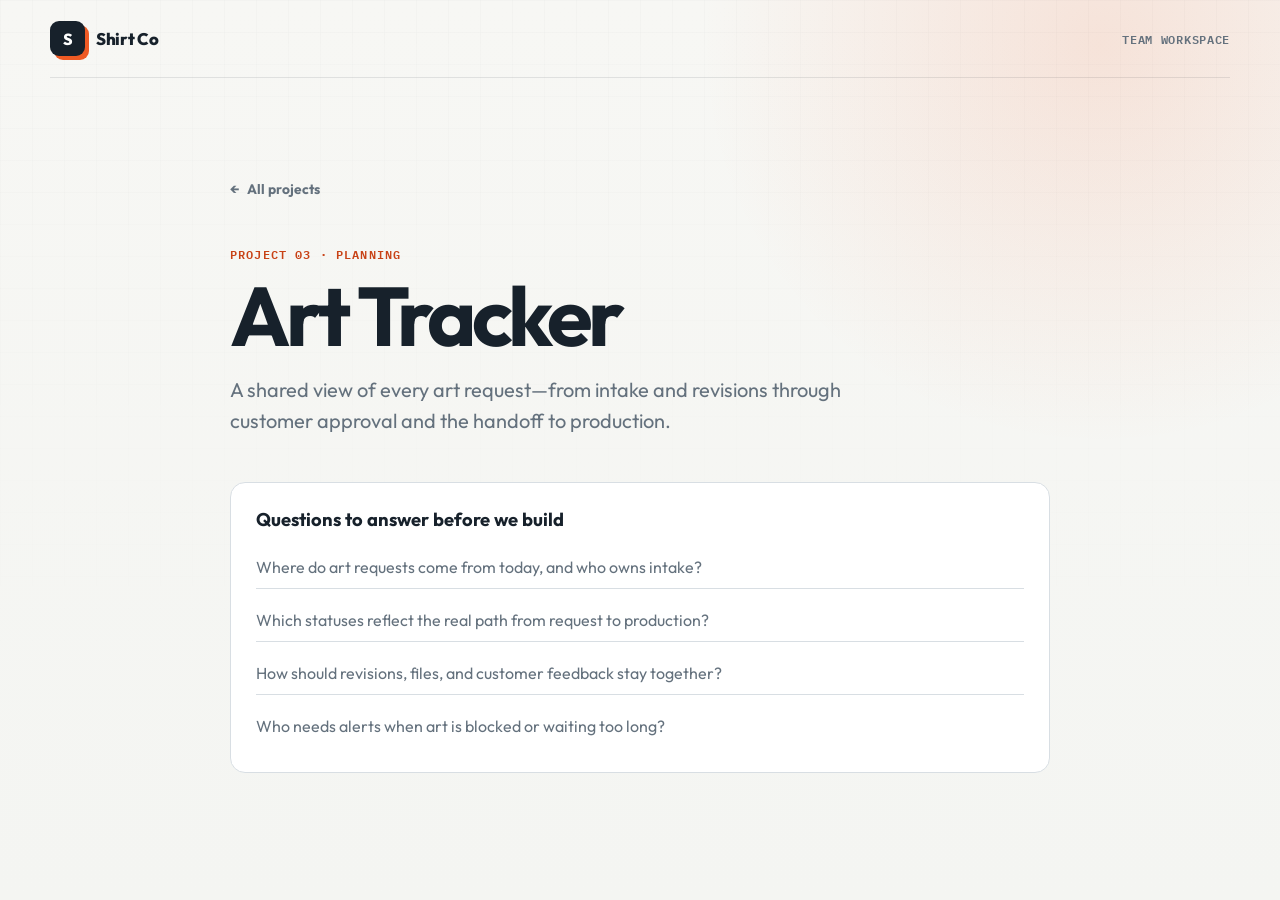
==== art/index.html @ bee69516 "Create Shirt Co project hub and organize tools Co-authored-by: mcdonnelc <mcdonnelc@users.noreply.gi" ====
<!doctype html>
<html lang="en">
  <head>
    <meta charset="utf-8">
    <meta name="viewport" content="width=device-width, initial-scale=1">
    <meta name="description" content="Planning workspace for Shirt Co's art tracking dashboard.">
    <title>Art Tracker — Shirt Co Projects</title>
    <link rel="preconnect" href="https://fonts.googleapis.com">
    <link rel="preconnect" href="https://fonts.gstatic.com" crossorigin>
    <link href="https://fonts.googleapis.com/css2?family=IBM+Plex+Mono:wght@500;600&family=Outfit:wght@400;500;600;700;800&display=swap" rel="stylesheet">
    <link rel="stylesheet" href="../hub.css">
  </head>
  <body>
    <header class="site-header">
      <a class="brand" href="../" aria-label="Shirt Co projects home">
        <span class="brand-mark">S</span>
        <span>Shirt Co</span>
      </a>
      <span class="workspace-label">Team workspace</span>
    </header>

    <main class="project-page">
      <a class="back-link" href="../"><span aria-hidden="true">←</span> All projects</a>
      <p class="eyebrow">Project 03 · Planning</p>
      <h1>Art Tracker</h1>
      <p class="lede">A shared view of every art request—from intake and revisions through customer approval and the handoff to production.</p>

      <section class="planning-panel">
        <h2>Questions to answer before we build</h2>
        <ul>
          <li>Where do art requests come from today, and who owns intake?</li>
          <li>Which statuses reflect the real path from request to production?</li>
          <li>How should revisions, files, and customer feedback stay together?</li>
          <li>Who needs alerts when art is blocked or waiting too long?</li>
        </ul>
      </section>
    </main>
  </body>
</html>
---- hub.css ----
:root {
  color-scheme: light;
  --ink: #17212b;
  --muted: #64717d;
  --line: #d8dee3;
  --paper: #f4f5f2;
  --surface: #ffffff;
  --orange: #ef5a24;
  --orange-dark: #c84216;
  --green: #247a52;
  --navy: #1d3c52;
  --yellow: #f1b532;
  --shadow: 0 20px 54px rgba(23, 33, 43, 0.12);
  --font: "Outfit", ui-sans-serif, system-ui, sans-serif;
  --mono: "IBM Plex Mono", ui-monospace, monospace;
}

* {
  box-sizing: border-box;
}

html {
  scroll-behavior: smooth;
}

body {
  margin: 0;
  min-height: 100vh;
  color: var(--ink);
  background:
    radial-gradient(circle at 86% 5%, rgba(239, 90, 36, 0.13), transparent 25rem),
    linear-gradient(180deg, #f7f7f4 0%, var(--paper) 100%);
  font-family: var(--font);
}

body::before {
  content: "";
  position: fixed;
  inset: 0;
  z-index: -1;
  pointer-events: none;
  opacity: 0.5;
  background-image:
    linear-gradient(rgba(23, 33, 43, 0.03) 1px, transparent 1px),
    linear-gradient(90deg, rgba(23, 33, 43, 0.03) 1px, transparent 1px);
  background-size: 32px 32px;
  mask-image: linear-gradient(to bottom, #000, transparent 80%);
}

a {
  color: inherit;
  text-decoration: none;
}

.site-header {
  width: min(1180px, calc(100% - 40px));
  margin: 0 auto;
  min-height: 78px;
  display: flex;
  align-items: center;
  justify-content: space-between;
  border-bottom: 1px solid rgba(23, 33, 43, 0.1);
}

.brand {
  display: inline-flex;
  align-items: center;
  gap: 11px;
  font-size: 1.05rem;
  font-weight: 800;
  letter-spacing: -0.02em;
}

.brand-mark {
  width: 35px;
  height: 35px;
  display: grid;
  place-items: center;
  border-radius: 9px;
  background: var(--ink);
  color: #fff;
  font-size: 1rem;
  box-shadow: 4px 4px 0 var(--orange);
}

.workspace-label {
  color: var(--muted);
  font-family: var(--mono);
  font-size: 0.72rem;
  font-weight: 600;
  letter-spacing: 0.06em;
  text-transform: uppercase;
}

main {
  width: min(1180px, calc(100% - 40px));
  margin: 0 auto;
}

.hero {
  padding: clamp(64px, 10vw, 120px) 0 clamp(66px, 8vw, 100px);
  position: relative;
}

.hero::after {
  content: "SC";
  position: absolute;
  right: 2%;
  bottom: 8%;
  color: rgba(23, 33, 43, 0.035);
  font-family: var(--mono);
  font-size: clamp(7rem, 18vw, 14rem);
  font-weight: 600;
  line-height: 0.75;
  letter-spacing: -0.12em;
  pointer-events: none;
}

.eyebrow {
  margin: 0 0 12px;
  color: var(--orange-dark);
  font-family: var(--mono);
  font-size: 0.72rem;
  font-weight: 600;
  letter-spacing: 0.1em;
  text-transform: uppercase;
}

.hero h1 {
  position: relative;
  z-index: 1;
  max-width: 880px;
  margin: 0;
  font-size: clamp(3rem, 7.2vw, 6.1rem);
  font-weight: 800;
  letter-spacing: -0.06em;
  line-height: 0.92;
}

.hero-copy {
  position: relative;
  z-index: 1;
  max-width: 600px;
  margin: 26px 0 0;
  color: var(--muted);
  font-size: clamp(1rem, 2vw, 1.24rem);
  line-height: 1.55;
}

.projects {
  padding: 0 0 76px;
}

.section-heading {
  display: flex;
  align-items: flex-end;
  justify-content: space-between;
  gap: 20px;
  margin-bottom: 22px;
}

.section-heading .eyebrow {
  margin-bottom: 5px;
}

.section-heading h2,
.workspace-note h2 {
  margin: 0;
  font-size: clamp(1.65rem, 3vw, 2.2rem);
  letter-spacing: -0.04em;
}

.project-count {
  padding: 6px 10px;
  border: 1px solid var(--line);
  border-radius: 999px;
  color: var(--muted);
  font-family: var(--mono);
  font-size: 0.7rem;
  text-transform: uppercase;
}

.project-grid {
  display: grid;
  grid-template-columns: repeat(3, minmax(0, 1fr));
  gap: 16px;
}

.project-card {
  min-height: 360px;
  padding: 22px;
  display: flex;
  flex-direction: column;
  border: 1px solid rgba(23, 33, 43, 0.11);
  border-radius: 16px;
  background: rgba(255, 255, 255, 0.78);
  box-shadow: 0 6px 22px rgba(23, 33, 43, 0.04);
  overflow: hidden;
  position: relative;
  transition: transform 180ms ease, box-shadow 180ms ease, border-color 180ms ease;
}

.project-card::before {
  content: "";
  position: absolute;
  inset: 0 0 auto;
  height: 4px;
  background: var(--line);
}

.project-card.live::before {
  background: linear-gradient(90deg, var(--orange), var(--yellow));
}

.project-card:hover {
  transform: translateY(-5px);
  border-color: rgba(23, 33, 43, 0.22);
  box-shadow: var(--shadow);
}

.project-card.live {
  background:
    linear-gradient(145deg, rgba(255, 244, 235, 0.9), transparent 46%),
    var(--surface);
}

.card-top {
  display: flex;
  align-items: flex-start;
  justify-content: space-between;
  gap: 16px;
}

.project-icon {
  width: 50px;
  height: 50px;
  display: grid;
  place-items: center;
  border-radius: 13px;
  background: #edf0f2;
  color: var(--navy);
  font-family: var(--mono);
  font-size: 1.1rem;
  font-weight: 600;
}

.supply-icon {
  background: var(--orange);
  box-shadow: inset 0 0 0 2px rgba(255, 255, 255, 0.2);
  position: relative;
}

.supply-icon::before,
.supply-icon::after {
  content: "";
  position: absolute;
  border: 2px solid #fff;
  border-radius: 3px;
}

.supply-icon::before {
  width: 23px;
  height: 15px;
  top: 11px;
}

.supply-icon::after {
  width: 23px;
  height: 15px;
  bottom: 10px;
  left: 16px;
}

.quote-icon {
  background: #e6f0eb;
  color: var(--green);
}

.art-icon {
  background: #e7eef3;
  color: var(--navy);
}

.status {
  padding: 6px 9px;
  border-radius: 999px;
  font-family: var(--mono);
  font-size: 0.66rem;
  font-weight: 600;
  letter-spacing: 0.05em;
  text-transform: uppercase;
}

.live-status {
  display: inline-flex;
  align-items: center;
  gap: 6px;
  background: #e4f3eb;
  color: var(--green);
}

.live-status i {
  width: 6px;
  height: 6px;
  border-radius: 50%;
  background: currentColor;
}

.planned-status {
  background: #edf0f2;
  color: var(--muted);
}

.card-body {
  margin-top: auto;
}

.project-number {
  margin: 0 0 8px;
  color: var(--orange-dark);
  font-family: var(--mono);
  font-size: 0.72rem;
  font-weight: 600;
}

.project-card h3 {
  margin: 0 0 9px;
  font-size: clamp(1.45rem, 3vw, 1.9rem);
  letter-spacing: -0.04em;
}

.project-card p:not(.project-number) {
  margin: 0;
  color: var(--muted);
  line-height: 1.5;
}

.open-project {
  margin-top: 26px;
  padding-top: 16px;
  display: flex;
  align-items: center;
  justify-content: space-between;
  border-top: 1px solid var(--line);
  font-size: 0.85rem;
  font-weight: 700;
}

.open-project b {
  color: var(--orange);
  font-size: 1.1rem;
}

.workspace-note {
  margin-bottom: 80px;
  padding: 28px;
  display: grid;
  grid-template-columns: 1fr 1fr;
  gap: 28px;
  align-items: center;
  border-radius: 16px;
  background: var(--ink);
  color: #fff;
}

.workspace-note .eyebrow {
  color: #ff966f;
}

.workspace-note > p {
  margin: 0;
  color: #bdc7cf;
  line-height: 1.6;
}

footer {
  width: min(1180px, calc(100% - 40px));
  min-height: 76px;
  margin: 0 auto;
  display: flex;
  align-items: center;
  justify-content: space-between;
  border-top: 1px solid rgba(23, 33, 43, 0.1);
  color: var(--muted);
  font-family: var(--mono);
  font-size: 0.68rem;
  letter-spacing: 0.05em;
  text-transform: uppercase;
}

.project-page {
  width: min(820px, calc(100% - 40px));
  margin: 0 auto;
  padding: clamp(56px, 9vw, 100px) 0 80px;
}

.back-link {
  display: inline-flex;
  align-items: center;
  gap: 8px;
  margin-bottom: 46px;
  color: var(--muted);
  font-size: 0.86rem;
  font-weight: 700;
}

.back-link:hover {
  color: var(--ink);
}

.project-page h1 {
  margin: 0 0 18px;
  font-size: clamp(2.7rem, 7vw, 5.2rem);
  letter-spacing: -0.055em;
  line-height: 0.96;
}

.project-page .lede {
  max-width: 620px;
  margin: 0;
  color: var(--muted);
  font-size: clamp(1.05rem, 2.2vw, 1.25rem);
  line-height: 1.55;
}

.planning-panel {
  margin-top: 46px;
  padding: 25px;
  border: 1px solid var(--line);
  border-radius: 15px;
  background: var(--surface);
}

.planning-panel h2 {
  margin: 0 0 15px;
  font-size: 1.15rem;
}

.planning-panel ul {
  margin: 0;
  padding: 0;
  display: grid;
  gap: 10px;
  list-style: none;
}

.planning-panel li {
  padding: 11px 0;
  border-bottom: 1px solid var(--line);
  color: var(--muted);
}

.planning-panel li:last-child {
  border-bottom: 0;
}

@media (max-width: 800px) {
  .project-grid {
    grid-template-columns: 1fr;
  }

  .project-card {
    min-height: 310px;
  }

  .workspace-note {
    grid-template-columns: 1fr;
  }
}

@media (max-width: 520px) {
  .site-header,
  main,
  footer {
    width: min(100% - 28px, 1180px);
  }

  .hero {
    padding-top: 56px;
  }

  .hero::after {
    display: none;
  }

  .workspace-label {
    display: none;
  }

  footer {
    align-items: flex-start;
    flex-direction: column;
    justify-content: center;
    gap: 5px;
  }
}

@media (prefers-reduced-motion: reduce) {
  *,
  *::before,
  *::after {
    scroll-behavior: auto !important;
    transition: none !important;
  }
}
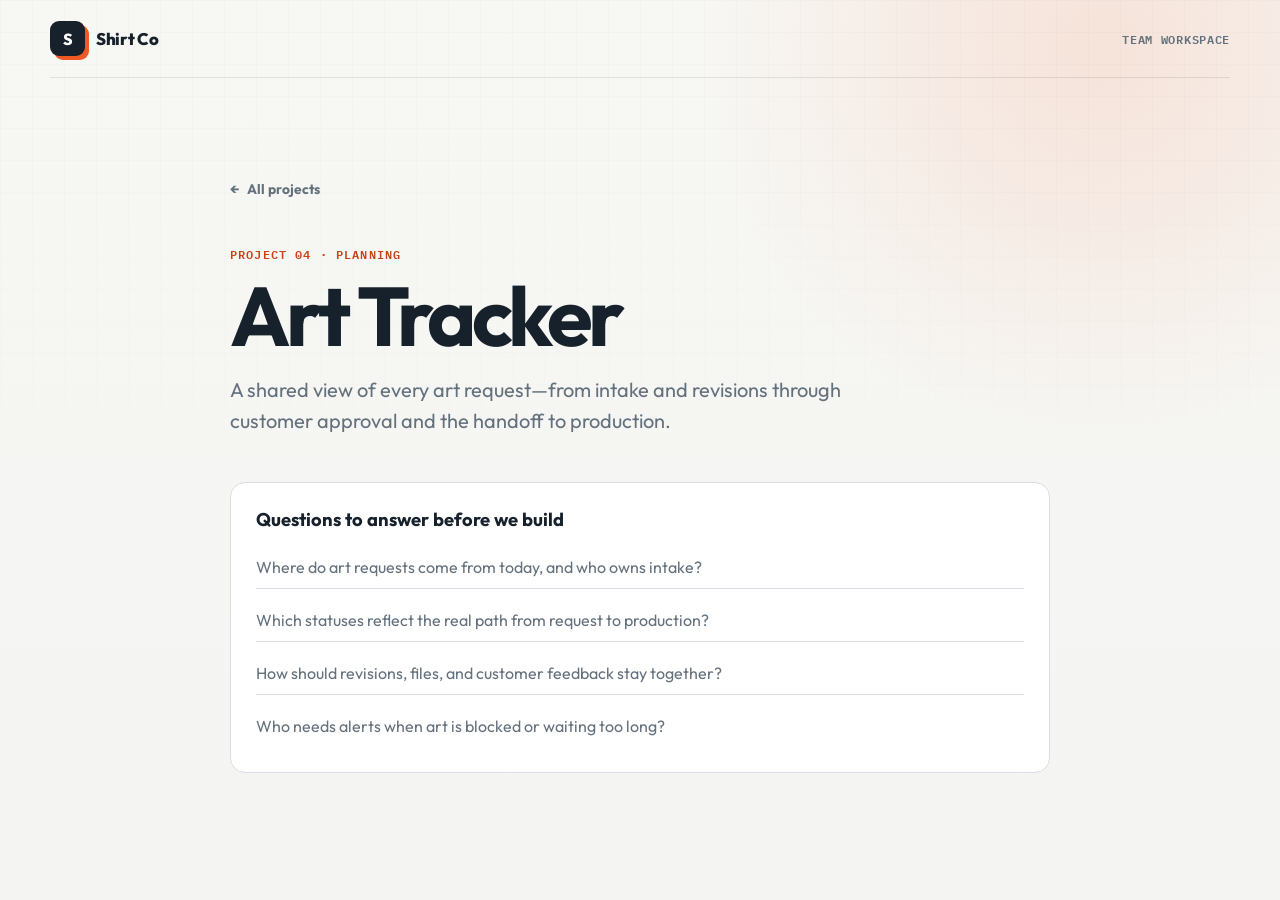
==== commit 052be314: "Add a DTF transfer order portal for size-based partner jobs Build a live Transfer Orders tool so pri" ====
--- a/art/index.html
+++ b/art/index.html
@@ -21,7 +21,7 @@
 
     <main class="project-page">
       <a class="back-link" href="../"><span aria-hidden="true">←</span> All projects</a>
-      <p class="eyebrow">Project 03 · Planning</p>
+      <p class="eyebrow">Project 04 · Planning</p>
       <h1>Art Tracker</h1>
       <p class="lede">A shared view of every art request—from intake and revisions through customer approval and the handoff to production.</p>
 
--- a/hub.css
+++ b/hub.css
@@ -182,7 +182,7 @@
 
 .project-grid {
   display: grid;
-  grid-template-columns: repeat(3, minmax(0, 1fr));
+  grid-template-columns: repeat(auto-fit, minmax(250px, 1fr));
   gap: 16px;
 }
 
@@ -271,6 +271,25 @@
   left: 16px;
 }
 
+.transfer-icon {
+  background: var(--navy);
+  position: relative;
+}
+
+.transfer-icon::before,
+.transfer-icon::after {
+  content: "";
+  position: absolute;
+  left: 13px;
+  right: 13px;
+  height: 3px;
+  border-radius: 2px;
+  background: #fff;
+}
+
+.transfer-icon::before { top: 16px; }
+.transfer-icon::after { bottom: 16px; box-shadow: 0 -8px 0 rgba(255, 255, 255, 0.55); }
+
 .quote-icon {
   background: #e6f0eb;
   color: var(--green);
@@ -455,10 +474,6 @@
 }
 
 @media (max-width: 800px) {
-  .project-grid {
-    grid-template-columns: 1fr;
-  }
-
   .project-card {
     min-height: 310px;
   }
